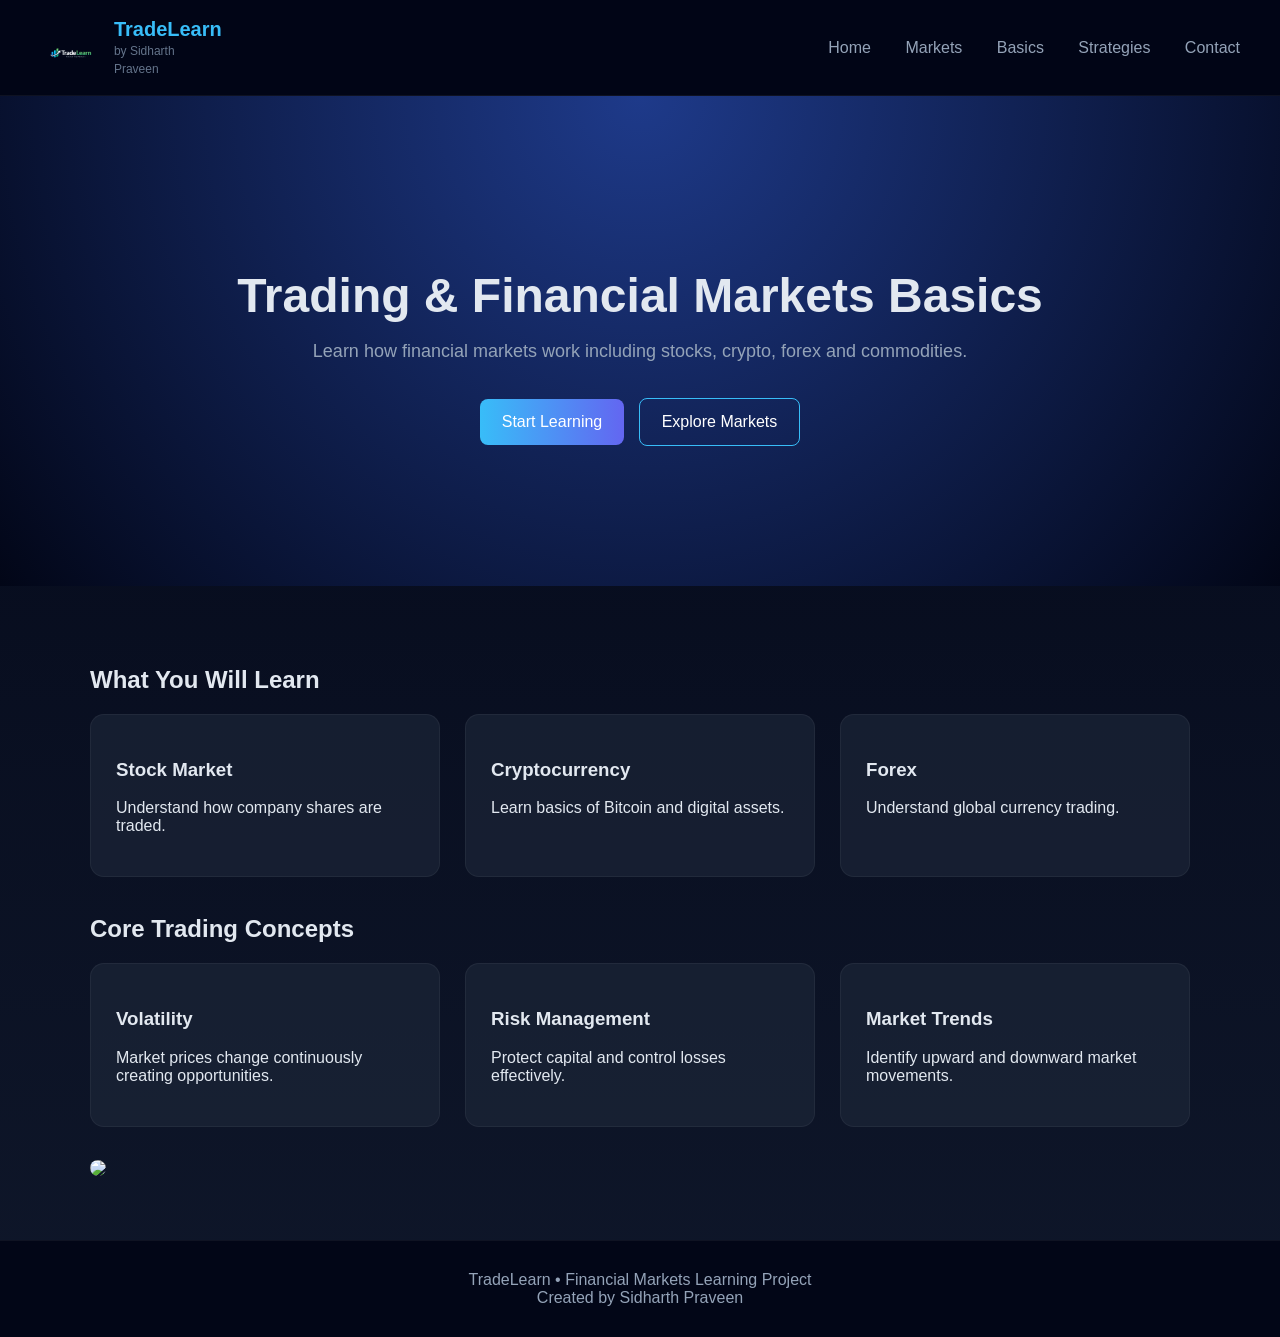
==== index.html @ 27eb8962 "Add files via upload" ====
<!DOCTYPE html>

<html>

<head>

<title>TradeLearn</title>

<link rel="stylesheet" href="style.css">

</head>

<body>

<nav class="nav">

<div class="logo">

<img src="logo.png">

<div>
<span>TradeLearn</span>
<br>
<small style="color:#64748b;font-size:12px;">
by Sidharth Praveen
</small>
</div>

</div>

<div class="menu">

<a href="index.html">Home</a>
<a href="markets.html">Markets</a>
<a href="basics.html">Basics</a>
<a href="strategies.html">Strategies</a>
<a href="contact.html">Contact</a>

</div>

</nav>

<header>

<div class="hero">

<h1>

Trading & Financial Markets Basics

</h1>

<p>

Learn how financial markets work including stocks, crypto, forex and commodities.

</p>

<br>

<button onclick="location.href='basics.html'">

Start Learning

</button>

<button onclick="location.href='markets.html'" style="margin-left:10px;background:transparent;border:1px solid #38bdf8">

Explore Markets

</button>

</div>

</header>

<div class="container">

<h2 class="fade">

What You Will Learn

</h2>

<div class="cards">

<div class="card fade">

<h3>Stock Market</h3>

<p>

Understand how company shares are traded.

</p>

</div>

<div class="card fade">

<h3>Cryptocurrency</h3>

<p>

Learn basics of Bitcoin and digital assets.

</p>

</div>

<div class="card fade">

<h3>Forex</h3>

<p>

Understand global currency trading.

</p>

</div>

</div>

<br>

<h2 class="fade">

Core Trading Concepts

</h2>

<div class="cards">

<div class="card fade">

<h3>Volatility</h3>

<p>

Market prices change continuously creating opportunities.

</p>

</div>

<div class="card fade">

<h3>Risk Management</h3>

<p>

Protect capital and control losses effectively.

</p>

</div>

<div class="card fade">

<h3>Market Trends</h3>

<p>

Identify upward and downward market movements.

</p>

</div>

</div>

<br>

<img class="fade" src="https://images.unsplash.com/photo-1640340434855-6084b1f4901c">

</div>

<footer>

TradeLearn • Financial Markets Learning Project

<br>

Created by Sidharth Praveen

</footer>

<script src="script.js"></script>

</body>

</html>
---- style.css ----
/* PREMIUM FINTECH STYLE */

body{
margin:0;
font-family:Segoe UI, sans-serif;
background:linear-gradient(180deg,#020617,#0f172a);
color:#e2e8f0;
}

/* NAVBAR */

.nav{
display:flex;
justify-content:space-between;
align-items:center;
padding:18px 40px;
background:rgba(2,6,23,0.9);
position:sticky;
top:0;
z-index:1000;
border-bottom:1px solid rgba(255,255,255,0.05);
}

.logo{
display:flex;
align-items:center;
gap:10px;
}

.logo img{
height:42px;
}

.logo span{
font-size:20px;
font-weight:600;
color:#38bdf8;
}

.menu a{
margin-left:30px;
text-decoration:none;
color:#94a3b8;
font-weight:500;
transition:0.3s;
position:relative;
}

.menu a:hover{
color:#38bdf8;
}

.menu a::after{
content:"";
position:absolute;
width:0;
height:2px;
bottom:-5px;
left:0;
background:#38bdf8;
transition:.3s;
}

.menu a:hover::after{
width:100%;
}

/* HERO */

header{
padding:140px 20px;
text-align:center;
background:radial-gradient(circle at top,#1e3a8a,#020617);
}

.hero h1{
font-size:48px;
margin-bottom:15px;
}

.hero p{
color:#94a3b8;
font-size:18px;
}

/* BUTTON */

button{
background:linear-gradient(90deg,#38bdf8,#6366f1);
border:none;
padding:14px 22px;
border-radius:8px;
color:white;
font-size:16px;
cursor:pointer;
transition:0.2s;
}

button:hover{
transform:translateY(-2px);
box-shadow:0 8px 20px rgba(56,189,248,0.4);
}

button:active{
transform:scale(.95);
}

/* CONTENT */

.container{
max-width:1100px;
margin:auto;
padding:60px 20px;
}

.cards{
display:grid;
grid-template-columns:repeat(auto-fit,minmax(260px,1fr));
gap:25px;
}

.card{
background:rgba(30,41,59,.6);
padding:25px;
border-radius:14px;
border:1px solid rgba(255,255,255,.05);
transition:.3s;
}

.card:hover{
transform:translateY(-7px);
border:1px solid rgba(56,189,248,.5);
box-shadow:0 10px 25px rgba(0,0,0,.4);
}

img{
width:100%;
border-radius:10px;
margin-top:15px;
}

/* CONTACT */

input,textarea{
width:100%;
padding:12px;
margin-bottom:15px;
border-radius:8px;
border:1px solid rgba(255,255,255,.08);
background:#020617;
color:white;
}

/* FOOTER */

footer{
text-align:center;
padding:30px;
background:#020617;
border-top:1px solid rgba(255,255,255,.05);
color:#94a3b8;
}

/* ANIMATION */

.fade{
opacity:0;
transform:translateY(30px);
transition:.6s;
}

.fade.show{
opacity:1;
transform:translateY(0);
}
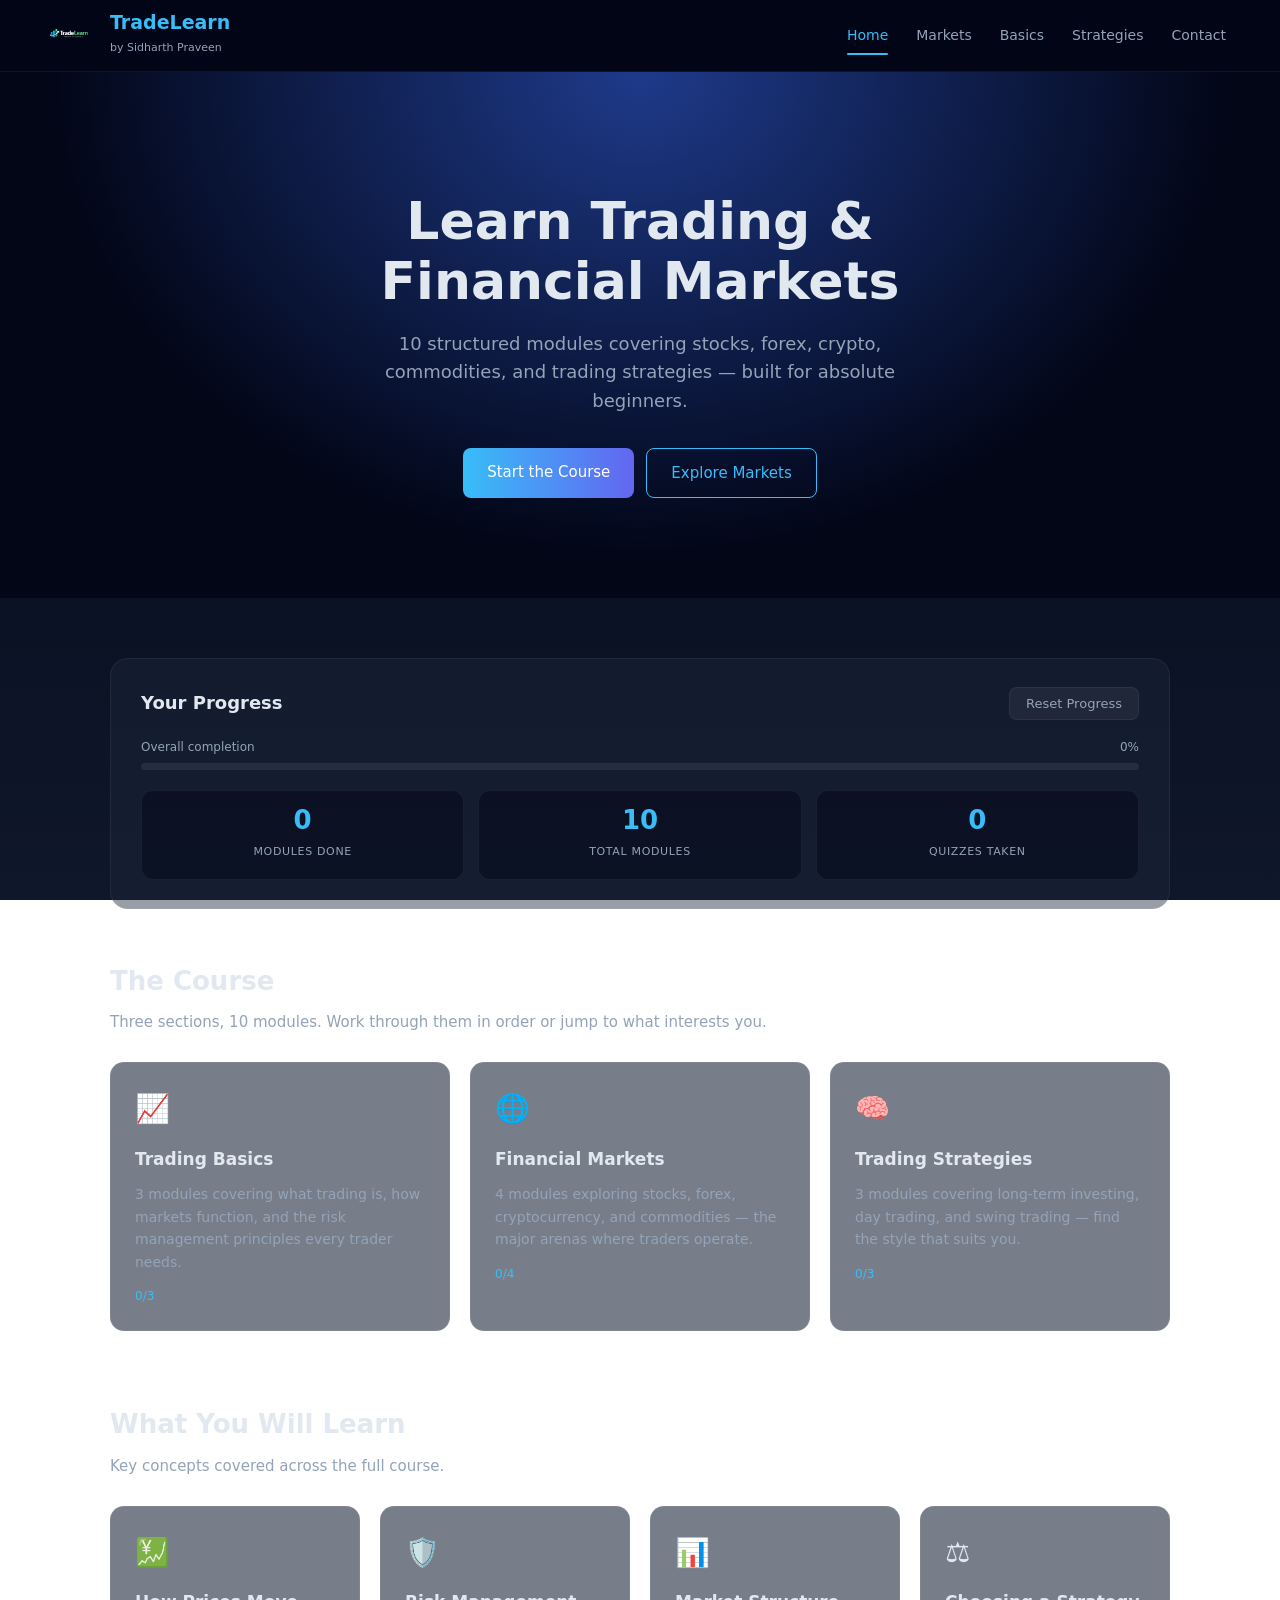
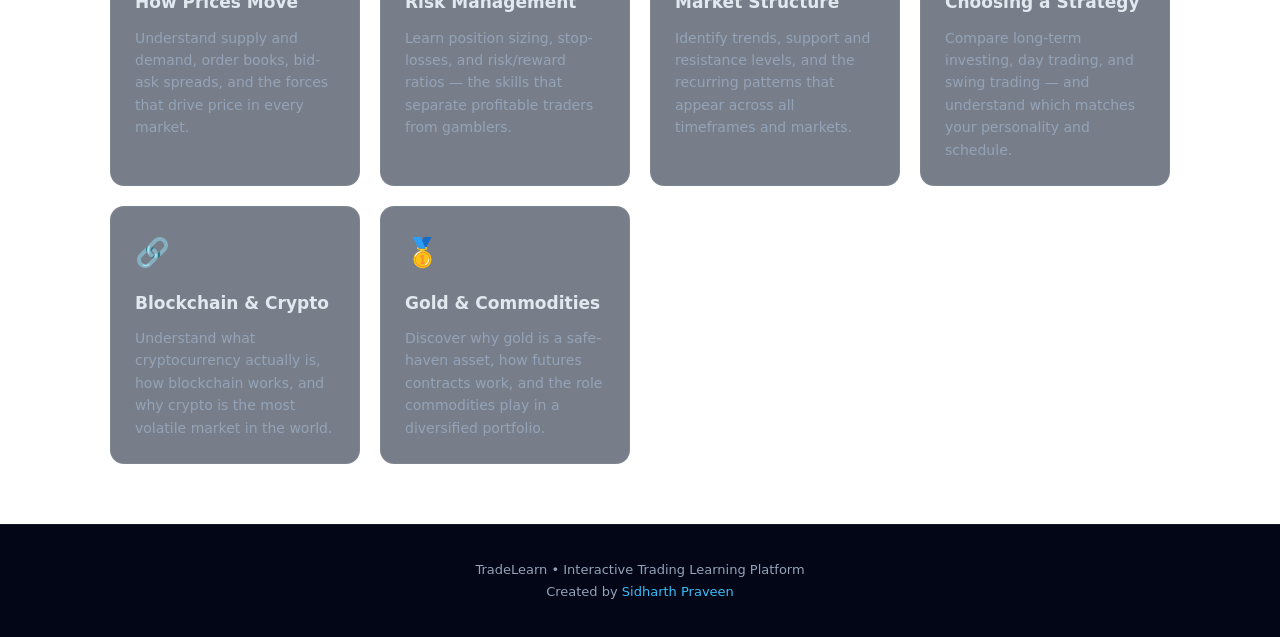
==== commit ba9df6a5: "Rebuild as interactive learning platform with modules, quizzes, and progress tracking" ====
--- a/index.html
+++ b/index.html
@@ -1,193 +1,195 @@
-<!DOCTYPE html>
-
-<html>
-
-<head>
-
-<title>TradeLearn</title>
-
-<link rel="stylesheet" href="style.css">
-
-</head>
-
-<body>
-
-<nav class="nav">
-
-<div class="logo">
-
-<img src="logo.png">
-
-<div>
-<span>TradeLearn</span>
-<br>
-<small style="color:#64748b;font-size:12px;">
-by Sidharth Praveen
-</small>
-</div>
-
-</div>
-
-<div class="menu">
-
-<a href="index.html">Home</a>
-<a href="markets.html">Markets</a>
-<a href="basics.html">Basics</a>
-<a href="strategies.html">Strategies</a>
-<a href="contact.html">Contact</a>
-
-</div>
-
-</nav>
-
-<header>
-
-<div class="hero">
-
-<h1>
-
-Trading & Financial Markets Basics
-
-</h1>
-
-<p>
-
-Learn how financial markets work including stocks, crypto, forex and commodities.
-
-</p>
-
-<br>
-
-<button onclick="location.href='basics.html'">
-
-Start Learning
-
-</button>
-
-<button onclick="location.href='markets.html'" style="margin-left:10px;background:transparent;border:1px solid #38bdf8">
-
-Explore Markets
-
-</button>
-
-</div>
-
-</header>
-
-<div class="container">
-
-<h2 class="fade">
-
-What You Will Learn
-
-</h2>
-
-<div class="cards">
-
-<div class="card fade">
-
-<h3>Stock Market</h3>
-
-<p>
-
-Understand how company shares are traded.
-
-</p>
-
-</div>
-
-<div class="card fade">
-
-<h3>Cryptocurrency</h3>
-
-<p>
-
-Learn basics of Bitcoin and digital assets.
-
-</p>
-
-</div>
-
-<div class="card fade">
-
-<h3>Forex</h3>
-
-<p>
-
-Understand global currency trading.
-
-</p>
-
-</div>
-
-</div>
-
-<br>
-
-<h2 class="fade">
-
-Core Trading Concepts
-
-</h2>
-
-<div class="cards">
-
-<div class="card fade">
-
-<h3>Volatility</h3>
-
-<p>
-
-Market prices change continuously creating opportunities.
-
-</p>
-
-</div>
-
-<div class="card fade">
-
-<h3>Risk Management</h3>
-
-<p>
-
-Protect capital and control losses effectively.
-
-</p>
-
-</div>
-
-<div class="card fade">
-
-<h3>Market Trends</h3>
-
-<p>
-
-Identify upward and downward market movements.
-
-</p>
-
-</div>
-
-</div>
-
-<br>
-
-<img class="fade" src="https://images.unsplash.com/photo-1640340434855-6084b1f4901c">
-
-</div>
-
-<footer>
-
-TradeLearn • Financial Markets Learning Project
-
-<br>
-
-Created by Sidharth Praveen
-
-</footer>
-
-<script src="script.js"></script>
-
-</body>
-
-</html>+<!DOCTYPE html>
+<html lang="en">
+<head>
+  <!-- Google tag (gtag.js) -->
+  <script async src="https://www.googletagmanager.com/gtag/js?id=G-E32NQWVJEC"></script>
+  <script>
+    window.dataLayer = window.dataLayer || [];
+    function gtag(){dataLayer.push(arguments);}
+    gtag('js', new Date());
+    gtag('config', 'G-E32NQWVJEC');
+  </script>
+
+  <meta charset="UTF-8">
+  <meta name="viewport" content="width=device-width, initial-scale=1.0">
+  <meta name="description" content="TradeLearn — an interactive platform for learning trading and financial markets. Structured modules, quizzes, and progress tracking for beginner traders.">
+  <meta property="og:title" content="TradeLearn — Learn Trading & Financial Markets">
+  <meta property="og:description" content="Interactive trading education with structured modules, quizzes, and progress tracking. Covers stocks, forex, crypto, commodities, and strategies.">
+  <meta property="og:type" content="website">
+  <meta property="og:url" content="https://sidharthp6.github.io/tradelearn/">
+
+  <title>TradeLearn — Learn Trading &amp; Financial Markets</title>
+  <link rel="icon" href="logo.png">
+  <link rel="stylesheet" href="style.css">
+</head>
+<body>
+
+<!-- NAV -->
+<nav class="nav">
+  <a href="index.html" class="logo">
+    <img src="logo.png" alt="TradeLearn logo">
+    <div class="logo-text">
+      <span>TradeLearn</span>
+      <small>by Sidharth Praveen</small>
+    </div>
+  </a>
+
+  <div class="menu">
+    <a href="index.html">Home</a>
+    <a href="markets.html">Markets</a>
+    <a href="basics.html">Basics</a>
+    <a href="strategies.html">Strategies</a>
+    <a href="contact.html">Contact</a>
+  </div>
+
+  <button class="hamburger" id="hamburger" aria-label="Open menu">
+    <span></span><span></span><span></span>
+  </button>
+</nav>
+
+<nav class="mobile-menu" id="mobile-menu">
+  <a href="index.html">Home</a>
+  <a href="markets.html">Markets</a>
+  <a href="basics.html">Basics</a>
+  <a href="strategies.html">Strategies</a>
+  <a href="contact.html">Contact</a>
+</nav>
+
+<!-- HERO -->
+<header>
+  <div class="hero">
+    <h1>Learn Trading &amp;<br>Financial Markets</h1>
+    <p>10 structured modules covering stocks, forex, crypto, commodities, and trading strategies — built for absolute beginners.</p>
+    <div class="hero-btns">
+      <a class="btn" href="basics.html">Start the Course</a>
+      <a class="btn btn-outline" href="markets.html">Explore Markets</a>
+    </div>
+  </div>
+</header>
+
+<!-- MAIN CONTENT -->
+<div class="container">
+
+  <!-- PROGRESS DASHBOARD -->
+  <div class="dashboard-section fade">
+    <div class="dashboard-header">
+      <h2 class="dashboard-title">Your Progress</h2>
+      <button class="btn btn-ghost btn-sm" onclick="handleReset()">Reset Progress</button>
+    </div>
+
+    <div class="progress-label">
+      <span>Overall completion</span>
+      <span id="overall-pct">0%</span>
+    </div>
+    <div class="progress-bar">
+      <div class="progress-fill" id="overall-progress-fill"></div>
+    </div>
+
+    <div class="dashboard-stats">
+      <div class="stat-box">
+        <span class="stat-num" id="modules-completed">0</span>
+        <span class="stat-label">Modules Done</span>
+      </div>
+      <div class="stat-box">
+        <span class="stat-num" id="modules-total">10</span>
+        <span class="stat-label">Total Modules</span>
+      </div>
+      <div class="stat-box">
+        <span class="stat-num" id="quizzes-completed">0</span>
+        <span class="stat-label">Quizzes Taken</span>
+      </div>
+    </div>
+  </div>
+
+  <!-- COURSE SECTIONS -->
+  <h2 class="section-title fade">The Course</h2>
+  <p class="section-sub fade">Three sections, 10 modules. Work through them in order or jump to what interests you.</p>
+
+  <div class="cards">
+
+    <a class="card fade" href="basics.html" data-section-card="basics" style="text-decoration:none;color:inherit;">
+      <span class="card-icon">📈</span>
+      <h3>Trading Basics</h3>
+      <p>3 modules covering what trading is, how markets function, and the risk management principles every trader needs.</p>
+      <div style="margin-top:14px;font-size:12px;color:var(--accent);" class="section-done-count">0/3</div>
+    </a>
+
+    <a class="card fade" href="markets.html" data-section-card="markets" style="text-decoration:none;color:inherit;">
+      <span class="card-icon">🌐</span>
+      <h3>Financial Markets</h3>
+      <p>4 modules exploring stocks, forex, cryptocurrency, and commodities — the major arenas where traders operate.</p>
+      <div style="margin-top:14px;font-size:12px;color:var(--accent);" class="section-done-count">0/4</div>
+    </a>
+
+    <a class="card fade" href="strategies.html" data-section-card="strategies" style="text-decoration:none;color:inherit;">
+      <span class="card-icon">🧠</span>
+      <h3>Trading Strategies</h3>
+      <p>3 modules covering long-term investing, day trading, and swing trading — find the style that suits you.</p>
+      <div style="margin-top:14px;font-size:12px;color:var(--accent);" class="section-done-count">0/3</div>
+    </a>
+
+  </div>
+
+  <hr class="divider">
+
+  <!-- WHAT YOU'LL LEARN TEASERS -->
+  <h2 class="section-title fade">What You Will Learn</h2>
+  <p class="section-sub fade">Key concepts covered across the full course.</p>
+
+  <div class="cards">
+    <div class="card fade">
+      <span class="card-icon">💹</span>
+      <h3>How Prices Move</h3>
+      <p>Understand supply and demand, order books, bid-ask spreads, and the forces that drive price in every market.</p>
+    </div>
+    <div class="card fade">
+      <span class="card-icon">🛡️</span>
+      <h3>Risk Management</h3>
+      <p>Learn position sizing, stop-losses, and risk/reward ratios — the skills that separate profitable traders from gamblers.</p>
+    </div>
+    <div class="card fade">
+      <span class="card-icon">📊</span>
+      <h3>Market Structure</h3>
+      <p>Identify trends, support and resistance levels, and the recurring patterns that appear across all timeframes and markets.</p>
+    </div>
+    <div class="card fade">
+      <span class="card-icon">⚖️</span>
+      <h3>Choosing a Strategy</h3>
+      <p>Compare long-term investing, day trading, and swing trading — and understand which matches your personality and schedule.</p>
+    </div>
+    <div class="card fade">
+      <span class="card-icon">🔗</span>
+      <h3>Blockchain &amp; Crypto</h3>
+      <p>Understand what cryptocurrency actually is, how blockchain works, and why crypto is the most volatile market in the world.</p>
+    </div>
+    <div class="card fade">
+      <span class="card-icon">🥇</span>
+      <h3>Gold &amp; Commodities</h3>
+      <p>Discover why gold is a safe-haven asset, how futures contracts work, and the role commodities play in a diversified portfolio.</p>
+    </div>
+  </div>
+
+</div>
+
+<!-- FOOTER -->
+<footer>
+  TradeLearn &bull; Interactive Trading Learning Platform<br>
+  Created by <a href="contact.html">Sidharth Praveen</a>
+</footer>
+
+<script src="script.js"></script>
+<script src="js/progress.js"></script>
+<script>
+  function handleReset() {
+    if (confirm('Reset all progress? This cannot be undone.')) {
+      resetProgress();
+      location.reload();
+    }
+  }
+
+  document.addEventListener('DOMContentLoaded', () => {
+    renderHomepageDashboard();
+  });
+</script>
+</body>
+</html>
--- a/style.css
+++ b/style.css
@@ -1,175 +1,1180 @@
-/* PREMIUM FINTECH STYLE */
-
-body{
-margin:0;
-font-family:Segoe UI, sans-serif;
-background:linear-gradient(180deg,#020617,#0f172a);
-color:#e2e8f0;
-}
-
-/* NAVBAR */
-
-.nav{
-display:flex;
-justify-content:space-between;
-align-items:center;
-padding:18px 40px;
-background:rgba(2,6,23,0.9);
-position:sticky;
-top:0;
-z-index:1000;
-border-bottom:1px solid rgba(255,255,255,0.05);
-}
-
-.logo{
-display:flex;
-align-items:center;
-gap:10px;
-}
-
-.logo img{
-height:42px;
-}
-
-.logo span{
-font-size:20px;
-font-weight:600;
-color:#38bdf8;
-}
-
-.menu a{
-margin-left:30px;
-text-decoration:none;
-color:#94a3b8;
-font-weight:500;
-transition:0.3s;
-position:relative;
-}
-
-.menu a:hover{
-color:#38bdf8;
-}
-
-.menu a::after{
-content:"";
-position:absolute;
-width:0;
-height:2px;
-bottom:-5px;
-left:0;
-background:#38bdf8;
-transition:.3s;
-}
-
-.menu a:hover::after{
-width:100%;
-}
-
-/* HERO */
-
-header{
-padding:140px 20px;
-text-align:center;
-background:radial-gradient(circle at top,#1e3a8a,#020617);
-}
-
-.hero h1{
-font-size:48px;
-margin-bottom:15px;
-}
-
-.hero p{
-color:#94a3b8;
-font-size:18px;
-}
-
-/* BUTTON */
-
-button{
-background:linear-gradient(90deg,#38bdf8,#6366f1);
-border:none;
-padding:14px 22px;
-border-radius:8px;
-color:white;
-font-size:16px;
-cursor:pointer;
-transition:0.2s;
-}
-
-button:hover{
-transform:translateY(-2px);
-box-shadow:0 8px 20px rgba(56,189,248,0.4);
-}
-
-button:active{
-transform:scale(.95);
-}
-
-/* CONTENT */
-
-.container{
-max-width:1100px;
-margin:auto;
-padding:60px 20px;
-}
-
-.cards{
-display:grid;
-grid-template-columns:repeat(auto-fit,minmax(260px,1fr));
-gap:25px;
-}
-
-.card{
-background:rgba(30,41,59,.6);
-padding:25px;
-border-radius:14px;
-border:1px solid rgba(255,255,255,.05);
-transition:.3s;
-}
-
-.card:hover{
-transform:translateY(-7px);
-border:1px solid rgba(56,189,248,.5);
-box-shadow:0 10px 25px rgba(0,0,0,.4);
-}
-
-img{
-width:100%;
-border-radius:10px;
-margin-top:15px;
-}
-
-/* CONTACT */
-
-input,textarea{
-width:100%;
-padding:12px;
-margin-bottom:15px;
-border-radius:8px;
-border:1px solid rgba(255,255,255,.08);
-background:#020617;
-color:white;
-}
-
-/* FOOTER */
-
-footer{
-text-align:center;
-padding:30px;
-background:#020617;
-border-top:1px solid rgba(255,255,255,.05);
-color:#94a3b8;
-}
-
-/* ANIMATION */
-
-.fade{
-opacity:0;
-transform:translateY(30px);
-transition:.6s;
-}
-
-.fade.show{
-opacity:1;
-transform:translateY(0);
-}+/* ============================================================
+   TRADELEARN — DESIGN SYSTEM
+   Premium dark fintech aesthetic
+   ============================================================ */
+
+/* === VARIABLES === */
+:root {
+  --bg-deep:       #020617;
+  --bg-dark:       #0f172a;
+  --bg-card:       rgba(30, 41, 59, 0.6);
+  --bg-card-solid: #1e293b;
+  --border:        rgba(255, 255, 255, 0.06);
+  --border-accent: rgba(56, 189, 248, 0.4);
+  --text-primary:  #e2e8f0;
+  --text-muted:    #94a3b8;
+  --accent:        #38bdf8;
+  --accent-2:      #6366f1;
+  --success:       #22c55e;
+  --danger:        #ef4444;
+  --warning:       #f59e0b;
+  --nav-h:         72px;
+}
+
+/* === RESET === */
+*, *::before, *::after { box-sizing: border-box; }
+
+/* === BASE === */
+body {
+  margin: 0;
+  font-family: 'Segoe UI', system-ui, -apple-system, sans-serif;
+  background: linear-gradient(180deg, #020617, #0f172a);
+  background-attachment: fixed;
+  color: var(--text-primary);
+  line-height: 1.6;
+}
+
+/* ============================================================
+   NAVBAR
+   ============================================================ */
+.nav {
+  display: flex;
+  justify-content: space-between;
+  align-items: center;
+  padding: 0 40px;
+  height: var(--nav-h);
+  background: rgba(2, 6, 23, 0.95);
+  position: sticky;
+  top: 0;
+  z-index: 1000;
+  border-bottom: 1px solid var(--border);
+  backdrop-filter: blur(12px);
+}
+
+.logo {
+  display: flex;
+  align-items: center;
+  gap: 10px;
+  text-decoration: none;
+  flex-shrink: 0;
+}
+
+.logo img {
+  height: 40px;
+  width: auto;
+}
+
+.logo-text span {
+  display: block;
+  font-size: 19px;
+  font-weight: 700;
+  color: var(--accent);
+  line-height: 1.1;
+}
+
+.logo-text small {
+  color: var(--text-muted);
+  font-size: 11px;
+}
+
+.menu {
+  display: flex;
+  align-items: center;
+}
+
+.menu a {
+  padding: 6px 14px;
+  text-decoration: none;
+  color: var(--text-muted);
+  font-size: 14px;
+  font-weight: 500;
+  transition: color 0.25s;
+  position: relative;
+}
+
+.menu a::after {
+  content: '';
+  position: absolute;
+  bottom: -2px;
+  left: 14px;
+  right: 14px;
+  height: 2px;
+  background: var(--accent);
+  transform: scaleX(0);
+  transition: transform 0.25s;
+  border-radius: 2px;
+}
+
+.menu a:hover,
+.menu a.active { color: var(--accent); }
+
+.menu a:hover::after,
+.menu a.active::after { transform: scaleX(1); }
+
+/* Hamburger */
+.hamburger {
+  display: none;
+  flex-direction: column;
+  justify-content: center;
+  gap: 5px;
+  cursor: pointer;
+  padding: 6px;
+  background: none;
+  border: none;
+  box-shadow: none;
+  transform: none;
+}
+
+.hamburger:hover { transform: none; box-shadow: none; }
+.hamburger:active { transform: none; }
+
+.hamburger span {
+  display: block;
+  width: 22px;
+  height: 2px;
+  background: var(--text-primary);
+  border-radius: 2px;
+  transition: transform 0.3s, opacity 0.3s;
+}
+
+.hamburger.open span:nth-child(1) { transform: translateY(7px) rotate(45deg); }
+.hamburger.open span:nth-child(2) { opacity: 0; }
+.hamburger.open span:nth-child(3) { transform: translateY(-7px) rotate(-45deg); }
+
+/* Mobile dropdown — fixed so it always sits below the sticky nav */
+.mobile-menu {
+  display: none;
+  position: fixed;
+  top: var(--nav-h);
+  left: 0;
+  right: 0;
+  background: rgba(2, 6, 23, 0.98);
+  border-bottom: 1px solid var(--border);
+  z-index: 999;
+}
+
+.mobile-menu.open { display: block; }
+
+.mobile-menu a {
+  display: block;
+  padding: 13px 24px;
+  color: var(--text-muted);
+  text-decoration: none;
+  font-size: 15px;
+  border-bottom: 1px solid var(--border);
+  transition: color 0.2s, background 0.2s;
+}
+
+.mobile-menu a:hover,
+.mobile-menu a.active {
+  color: var(--accent);
+  background: rgba(56, 189, 248, 0.05);
+}
+
+/* ============================================================
+   HERO
+   ============================================================ */
+header {
+  padding: 120px 20px 100px;
+  text-align: center;
+  background: radial-gradient(ellipse at top, #1e3a8a 0%, #020617 65%);
+}
+
+.hero h1 {
+  font-size: clamp(30px, 5vw, 52px);
+  font-weight: 700;
+  margin: 0 0 18px;
+  line-height: 1.15;
+}
+
+.hero p {
+  color: var(--text-muted);
+  font-size: 18px;
+  max-width: 580px;
+  margin: 0 auto 32px;
+}
+
+.hero-btns {
+  display: flex;
+  gap: 12px;
+  justify-content: center;
+  flex-wrap: wrap;
+}
+
+/* Page header (non-hero inner pages) */
+.page-header {
+  padding: 56px 20px 48px;
+  text-align: center;
+  background: radial-gradient(ellipse at top, #1e3a8a 0%, #020617 60%);
+  border-bottom: 1px solid var(--border);
+}
+
+.page-header h1 {
+  font-size: clamp(26px, 4vw, 40px);
+  margin: 0 0 10px;
+}
+
+.page-header p {
+  color: var(--text-muted);
+  font-size: 16px;
+  margin: 0;
+  max-width: 560px;
+  margin-left: auto;
+  margin-right: auto;
+}
+
+/* ============================================================
+   BUTTONS
+   ============================================================ */
+button, .btn {
+  display: inline-block;
+  background: linear-gradient(90deg, var(--accent), var(--accent-2));
+  border: none;
+  padding: 12px 24px;
+  border-radius: 8px;
+  color: #fff;
+  font-size: 15px;
+  font-weight: 500;
+  font-family: inherit;
+  cursor: pointer;
+  transition: transform 0.2s, box-shadow 0.2s;
+  text-decoration: none;
+  white-space: nowrap;
+}
+
+button:hover, .btn:hover {
+  transform: translateY(-2px);
+  box-shadow: 0 8px 22px rgba(56, 189, 248, 0.35);
+}
+
+button:active, .btn:active { transform: scale(0.97); }
+
+.btn-outline {
+  background: transparent;
+  border: 1.5px solid var(--accent);
+  color: var(--accent);
+}
+
+.btn-outline:hover {
+  background: rgba(56, 189, 248, 0.08);
+  box-shadow: 0 4px 15px rgba(56, 189, 248, 0.2);
+}
+
+.btn-ghost {
+  background: rgba(255, 255, 255, 0.05);
+  border: 1px solid var(--border);
+  color: var(--text-muted);
+}
+
+.btn-ghost:hover {
+  background: rgba(255, 255, 255, 0.1);
+  color: var(--text-primary);
+  box-shadow: none;
+}
+
+.btn-success {
+  background: linear-gradient(90deg, var(--success), #16a34a);
+}
+
+.btn-success:hover {
+  box-shadow: 0 6px 20px rgba(34, 197, 94, 0.35);
+}
+
+.btn-sm {
+  padding: 8px 16px;
+  font-size: 13px;
+}
+
+/* ============================================================
+   LAYOUT CONTAINER
+   ============================================================ */
+.container {
+  max-width: 1100px;
+  margin: 0 auto;
+  padding: 60px 20px;
+}
+
+.section-title {
+  font-size: 26px;
+  font-weight: 700;
+  margin: 0 0 8px;
+}
+
+.section-sub {
+  color: var(--text-muted);
+  font-size: 15px;
+  margin: 0 0 28px;
+}
+
+/* ============================================================
+   CARDS (homepage teasers)
+   ============================================================ */
+.cards {
+  display: grid;
+  grid-template-columns: repeat(auto-fit, minmax(250px, 1fr));
+  gap: 20px;
+}
+
+.card {
+  background: var(--bg-card);
+  padding: 24px;
+  border-radius: 14px;
+  border: 1px solid var(--border);
+  transition: transform 0.3s, border-color 0.3s, box-shadow 0.3s;
+  position: relative;
+}
+
+.card:hover {
+  transform: translateY(-6px);
+  border-color: var(--border-accent);
+  box-shadow: 0 10px 30px rgba(0, 0, 0, 0.4);
+}
+
+.card h3 { font-size: 17px; margin: 0 0 10px; }
+.card p  { color: var(--text-muted); font-size: 14px; margin: 0; }
+
+.card-icon {
+  font-size: 28px;
+  margin-bottom: 14px;
+  display: block;
+}
+
+/* ============================================================
+   MODULE CARDS (section overview pages)
+   ============================================================ */
+.module-list {
+  display: flex;
+  flex-direction: column;
+  gap: 14px;
+}
+
+.module-card {
+  display: flex;
+  align-items: flex-start;
+  gap: 16px;
+  padding: 20px 22px;
+  background: var(--bg-card);
+  border: 1px solid var(--border);
+  border-radius: 14px;
+  text-decoration: none;
+  color: inherit;
+  transition: transform 0.2s, border-color 0.2s, box-shadow 0.2s;
+  position: relative;
+}
+
+.module-card:hover {
+  transform: translateX(5px);
+  border-color: var(--border-accent);
+  box-shadow: 0 6px 24px rgba(0, 0, 0, 0.35);
+}
+
+.module-card.completed {
+  border-color: rgba(34, 197, 94, 0.3);
+  background: rgba(34, 197, 94, 0.04);
+}
+
+.module-num {
+  width: 38px;
+  height: 38px;
+  border-radius: 10px;
+  background: linear-gradient(135deg, var(--accent), var(--accent-2));
+  display: flex;
+  align-items: center;
+  justify-content: center;
+  font-weight: 700;
+  font-size: 14px;
+  color: #fff;
+  flex-shrink: 0;
+}
+
+.module-card.completed .module-num {
+  background: linear-gradient(135deg, var(--success), #16a34a);
+}
+
+.module-card-body { flex: 1; min-width: 0; }
+
+.module-card-title {
+  font-size: 16px;
+  font-weight: 600;
+  margin: 0 0 5px;
+}
+
+.module-card-desc {
+  color: var(--text-muted);
+  font-size: 13px;
+  margin: 0;
+  line-height: 1.5;
+}
+
+.module-check {
+  width: 22px;
+  height: 22px;
+  border-radius: 50%;
+  background: var(--success);
+  display: flex;
+  align-items: center;
+  justify-content: center;
+  font-size: 11px;
+  font-weight: 700;
+  color: #fff;
+  flex-shrink: 0;
+  opacity: 0;
+  transition: opacity 0.3s;
+}
+
+.module-card.completed .module-check { opacity: 1; }
+
+/* ============================================================
+   PROGRESS BARS
+   ============================================================ */
+.progress-wrap { margin: 8px 0 4px; }
+
+.progress-label {
+  display: flex;
+  justify-content: space-between;
+  font-size: 12px;
+  color: var(--text-muted);
+  margin-bottom: 6px;
+}
+
+.progress-bar {
+  height: 7px;
+  background: rgba(255, 255, 255, 0.07);
+  border-radius: 99px;
+  overflow: hidden;
+}
+
+.progress-fill {
+  height: 100%;
+  background: linear-gradient(90deg, var(--accent), var(--accent-2));
+  border-radius: 99px;
+  width: 0%;
+  transition: width 0.9s ease;
+}
+
+/* ============================================================
+   HOMEPAGE DASHBOARD
+   ============================================================ */
+.dashboard-section {
+  background: rgba(30, 41, 59, 0.45);
+  border: 1px solid var(--border);
+  border-radius: 18px;
+  padding: 28px 30px;
+  margin-bottom: 52px;
+}
+
+.dashboard-header {
+  display: flex;
+  justify-content: space-between;
+  align-items: center;
+  flex-wrap: wrap;
+  gap: 12px;
+  margin-bottom: 18px;
+}
+
+.dashboard-title {
+  font-size: 18px;
+  font-weight: 700;
+  margin: 0;
+}
+
+.dashboard-stats {
+  display: grid;
+  grid-template-columns: repeat(3, 1fr);
+  gap: 14px;
+  margin-top: 20px;
+}
+
+.stat-box {
+  background: rgba(2, 6, 23, 0.5);
+  border: 1px solid var(--border);
+  border-radius: 12px;
+  padding: 16px;
+  text-align: center;
+}
+
+.stat-num {
+  font-size: 26px;
+  font-weight: 700;
+  color: var(--accent);
+  display: block;
+  line-height: 1;
+  margin-bottom: 4px;
+}
+
+.stat-label {
+  font-size: 11px;
+  color: var(--text-muted);
+  text-transform: uppercase;
+  letter-spacing: 0.06em;
+}
+
+/* ============================================================
+   SECTION OVERVIEW (basics.html etc.)
+   ============================================================ */
+.section-overview {
+  max-width: 760px;
+  margin: 0 auto;
+  padding: 52px 20px 70px;
+}
+
+.section-progress-card {
+  background: var(--bg-card);
+  border: 1px solid var(--border);
+  border-radius: 14px;
+  padding: 20px 24px;
+  margin-bottom: 28px;
+}
+
+/* ============================================================
+   CSS BANNERS (replaces Unsplash hotlinks)
+   ============================================================ */
+.section-banner {
+  height: 150px;
+  border-radius: 14px;
+  margin-bottom: 36px;
+  display: flex;
+  align-items: center;
+  justify-content: center;
+  font-size: 52px;
+  position: relative;
+  overflow: hidden;
+}
+
+.banner-basics    { background: linear-gradient(135deg, #0c1e4a 0%, #1e3a8a 55%, #2563eb 100%); }
+.banner-markets   { background: linear-gradient(135deg, #062436 0%, #0c4a6e 55%, #0284c7 100%); }
+.banner-strategies{ background: linear-gradient(135deg, #1a0633 0%, #4c1d95 55%, #7c3aed 100%); }
+.banner-stocks    { background: linear-gradient(135deg, #0a1628 0%, #1e3a8a 55%, #3b82f6 100%); }
+.banner-forex     { background: linear-gradient(135deg, #042f1e 0%, #065f46 55%, #059669 100%); }
+.banner-crypto    { background: linear-gradient(135deg, #3b0404 0%, #7f1d1d 55%, #b91c1c 100%); }
+.banner-commodities{ background: linear-gradient(135deg, #2d1a00 0%, #78350f 55%, #b45309 100%); }
+
+/* ============================================================
+   PAGE LAYOUT — sidebar + content (module pages)
+   ============================================================ */
+.page-layout {
+  display: grid;
+  grid-template-columns: 256px 1fr;
+  max-width: 1280px;
+  margin: 0 auto;
+  min-height: calc(100vh - var(--nav-h));
+}
+
+/* ============================================================
+   SIDEBAR
+   ============================================================ */
+.sidebar {
+  background: rgba(2, 6, 23, 0.75);
+  border-right: 1px solid var(--border);
+  padding: 22px 0 40px;
+  position: sticky;
+  top: var(--nav-h);
+  height: calc(100vh - var(--nav-h));
+  overflow-y: auto;
+  scrollbar-width: thin;
+  scrollbar-color: rgba(255,255,255,0.06) transparent;
+}
+
+.sidebar::-webkit-scrollbar { width: 4px; }
+.sidebar::-webkit-scrollbar-thumb {
+  background: rgba(255,255,255,0.08);
+  border-radius: 4px;
+}
+
+.sidebar-section { margin-bottom: 4px; }
+
+.sidebar-section-label {
+  font-size: 10px;
+  font-weight: 700;
+  text-transform: uppercase;
+  letter-spacing: 0.12em;
+  color: var(--text-muted);
+  padding: 12px 18px 5px;
+  display: block;
+}
+
+.sidebar-link {
+  display: flex;
+  align-items: center;
+  gap: 10px;
+  padding: 8px 18px;
+  text-decoration: none;
+  color: var(--text-muted);
+  font-size: 13px;
+  line-height: 1.4;
+  transition: color 0.2s, background 0.2s, border-color 0.2s;
+  border-left: 2px solid transparent;
+}
+
+.sidebar-link:hover {
+  color: var(--text-primary);
+  background: rgba(255,255,255,0.03);
+}
+
+.sidebar-link.active {
+  color: var(--accent);
+  background: rgba(56, 189, 248, 0.07);
+  border-left-color: var(--accent);
+}
+
+.mod-status {
+  width: 16px;
+  height: 16px;
+  border-radius: 50%;
+  border: 1.5px solid rgba(255,255,255,0.15);
+  display: flex;
+  align-items: center;
+  justify-content: center;
+  flex-shrink: 0;
+  font-size: 9px;
+  color: transparent;
+  transition: all 0.3s;
+}
+
+.mod-status.done {
+  background: var(--success);
+  border-color: var(--success);
+  color: #fff;
+}
+
+/* Sidebar FAB (mobile) */
+.sidebar-toggle {
+  display: none;
+  position: fixed;
+  bottom: 22px;
+  right: 22px;
+  z-index: 600;
+  width: 48px;
+  height: 48px;
+  border-radius: 50%;
+  padding: 0;
+  font-size: 19px;
+  align-items: center;
+  justify-content: center;
+  box-shadow: 0 4px 22px rgba(56, 189, 248, 0.45);
+}
+
+.sidebar-overlay {
+  display: none;
+  position: fixed;
+  inset: 0;
+  background: rgba(0,0,0,0.55);
+  z-index: 590;
+}
+
+/* ============================================================
+   MODULE CONTENT AREA
+   ============================================================ */
+.module-content {
+  padding: 42px 52px 70px;
+  max-width: 800px;
+}
+
+.module-meta {
+  font-size: 12px;
+  font-weight: 600;
+  text-transform: uppercase;
+  letter-spacing: 0.1em;
+  color: var(--text-muted);
+  margin-bottom: 10px;
+}
+
+.module-meta .accent { color: var(--accent); }
+
+.module-title {
+  font-size: clamp(24px, 4vw, 36px);
+  font-weight: 700;
+  line-height: 1.2;
+  margin: 0 0 14px;
+}
+
+.module-intro {
+  font-size: 16px;
+  color: var(--text-muted);
+  line-height: 1.75;
+  margin: 0 0 36px;
+  padding-bottom: 30px;
+  border-bottom: 1px solid var(--border);
+}
+
+.content-section { margin-bottom: 34px; }
+
+.content-section h2 {
+  font-size: 20px;
+  font-weight: 700;
+  color: var(--accent);
+  margin: 0 0 12px;
+}
+
+.content-section h3 {
+  font-size: 17px;
+  font-weight: 600;
+  margin: 22px 0 8px;
+}
+
+.content-section p {
+  color: #cbd5e1;
+  line-height: 1.8;
+  margin: 0 0 14px;
+}
+
+.content-section ul {
+  color: #cbd5e1;
+  line-height: 1.8;
+  padding-left: 20px;
+  margin: 0 0 14px;
+}
+
+.content-section li { margin-bottom: 6px; }
+
+/* ============================================================
+   CALLOUT BOXES
+   ============================================================ */
+.key-term, .example-box, .tip-box {
+  border-radius: 0 10px 10px 0;
+  padding: 13px 18px;
+  margin: 18px 0;
+}
+
+.key-term {
+  background: rgba(56, 189, 248, 0.07);
+  border: 1px solid rgba(56, 189, 248, 0.18);
+  border-left: 3px solid var(--accent);
+}
+
+.key-term strong { color: var(--accent); }
+
+.example-box {
+  background: rgba(99, 102, 241, 0.07);
+  border: 1px solid rgba(99, 102, 241, 0.18);
+  border-left: 3px solid var(--accent-2);
+}
+
+.example-box strong { color: #a5b4fc; }
+
+.tip-box {
+  background: rgba(245, 158, 11, 0.07);
+  border: 1px solid rgba(245, 158, 11, 0.18);
+  border-left: 3px solid var(--warning);
+}
+
+.tip-box strong { color: var(--warning); }
+
+.key-term strong,
+.example-box strong,
+.tip-box strong {
+  display: block;
+  font-size: 11px;
+  text-transform: uppercase;
+  letter-spacing: 0.09em;
+  margin-bottom: 5px;
+}
+
+.key-term p,
+.example-box p,
+.tip-box p {
+  margin: 0;
+  font-size: 14px;
+  color: var(--text-primary);
+  line-height: 1.65;
+}
+
+/* ============================================================
+   QUIZ
+   ============================================================ */
+.quiz-wrap {
+  background: rgba(15, 23, 42, 0.75);
+  border: 1px solid var(--border);
+  border-radius: 16px;
+  padding: 34px 36px;
+  margin-top: 52px;
+}
+
+.quiz-title {
+  font-size: 22px;
+  font-weight: 700;
+  margin: 0 0 4px;
+}
+
+.quiz-sub {
+  color: var(--text-muted);
+  font-size: 13px;
+  margin: 0 0 28px;
+}
+
+.quiz-questions { display: flex; flex-direction: column; gap: 0; }
+
+.quiz-question {
+  padding: 22px 0;
+  border-bottom: 1px solid var(--border);
+}
+
+.quiz-question:last-of-type { border-bottom: none; }
+
+.q-text {
+  font-size: 15px;
+  font-weight: 500;
+  margin: 0 0 14px;
+  line-height: 1.55;
+}
+
+.q-num {
+  display: inline-flex;
+  align-items: center;
+  justify-content: center;
+  width: 24px;
+  height: 24px;
+  background: linear-gradient(135deg, var(--accent), var(--accent-2));
+  border-radius: 6px;
+  font-size: 11px;
+  font-weight: 700;
+  color: #fff;
+  margin-right: 8px;
+  vertical-align: middle;
+  flex-shrink: 0;
+}
+
+.q-options {
+  display: flex;
+  flex-direction: column;
+  gap: 9px;
+}
+
+/* Quiz option buttons — override global button styles */
+.q-opt {
+  background: rgba(30, 41, 59, 0.55) !important;
+  border: 1px solid rgba(255,255,255,0.08) !important;
+  box-shadow: none !important;
+  border-radius: 10px !important;
+  padding: 11px 16px !important;
+  text-align: left !important;
+  color: var(--text-muted) !important;
+  font-size: 14px !important;
+  cursor: pointer !important;
+  transition: background 0.2s, border-color 0.2s, color 0.2s !important;
+  width: 100% !important;
+  transform: none !important;
+}
+
+.q-opt:hover:not(:disabled) {
+  background: rgba(56, 189, 248, 0.08) !important;
+  border-color: rgba(56, 189, 248, 0.35) !important;
+  color: var(--text-primary) !important;
+  transform: none !important;
+  box-shadow: none !important;
+}
+
+.q-opt.correct {
+  background: rgba(34, 197, 94, 0.13) !important;
+  border-color: rgba(34, 197, 94, 0.5) !important;
+  color: #4ade80 !important;
+}
+
+.q-opt.incorrect {
+  background: rgba(239, 68, 68, 0.13) !important;
+  border-color: rgba(239, 68, 68, 0.5) !important;
+  color: #f87171 !important;
+}
+
+.q-opt:disabled { cursor: default !important; }
+
+.q-feedback {
+  margin-top: 10px;
+  padding: 10px 14px;
+  background: rgba(255,255,255,0.03);
+  border-radius: 8px;
+  font-size: 13px;
+  color: #cbd5e1;
+  line-height: 1.55;
+}
+
+.fb-correct { color: var(--success); font-weight: 600; margin-right: 5px; }
+.fb-incorrect { color: var(--danger);  font-weight: 600; margin-right: 5px; }
+
+/* Quiz score */
+.quiz-score {
+  text-align: center;
+  padding: 28px 20px;
+  background: rgba(30, 41, 59, 0.5);
+  border-radius: 14px;
+  margin-top: 22px;
+}
+
+.score-circle {
+  width: 88px;
+  height: 88px;
+  border-radius: 50%;
+  display: flex;
+  align-items: center;
+  justify-content: center;
+  font-size: 20px;
+  font-weight: 700;
+  margin: 0 auto 14px;
+  border: 3px solid;
+}
+
+.score-great { border-color: var(--success); background: rgba(34,197,94,0.1);  color: #4ade80; }
+.score-ok    { border-color: var(--warning); background: rgba(245,158,11,0.1); color: #fbbf24; }
+.score-low   { border-color: var(--danger);  background: rgba(239,68,68,0.1);  color: #f87171; }
+
+#score-msg {
+  color: var(--text-muted);
+  font-size: 15px;
+  margin: 0 0 20px;
+}
+
+/* ============================================================
+   MODULE NAVIGATION (Prev / Next)
+   ============================================================ */
+.module-nav {
+  display: flex;
+  justify-content: space-between;
+  align-items: stretch;
+  gap: 14px;
+  margin-top: 52px;
+  padding-top: 28px;
+  border-top: 1px solid var(--border);
+}
+
+.nav-btn {
+  display: flex;
+  flex-direction: column;
+  justify-content: center;
+  padding: 14px 20px;
+  border-radius: 12px;
+  text-decoration: none;
+  font-size: 14px;
+  font-weight: 500;
+  transition: transform 0.2s, box-shadow 0.2s, background 0.2s;
+  min-width: 140px;
+}
+
+.nav-btn-label {
+  font-size: 10px;
+  text-transform: uppercase;
+  letter-spacing: 0.08em;
+  font-weight: 600;
+  opacity: 0.55;
+  margin-bottom: 3px;
+}
+
+.nav-prev {
+  background: rgba(255,255,255,0.04);
+  border: 1px solid var(--border);
+  color: var(--text-muted);
+}
+
+.nav-prev:hover {
+  background: rgba(255,255,255,0.08);
+  color: var(--text-primary);
+  transform: translateX(-3px);
+}
+
+.nav-next {
+  background: linear-gradient(90deg, var(--accent), var(--accent-2));
+  color: #fff;
+  text-align: right;
+  margin-left: auto;
+}
+
+.nav-next:hover {
+  box-shadow: 0 6px 20px rgba(56, 189, 248, 0.35);
+  transform: translateX(3px);
+}
+
+/* ============================================================
+   CONTACT PAGE
+   ============================================================ */
+.contact-layout {
+  display: grid;
+  grid-template-columns: 1fr 1.6fr;
+  gap: 44px;
+  max-width: 860px;
+  margin: 0 auto;
+  padding: 52px 20px 70px;
+}
+
+.contact-info h3 {
+  font-size: 19px;
+  font-weight: 700;
+  margin: 0 0 20px;
+}
+
+.contact-item {
+  display: flex;
+  align-items: center;
+  gap: 14px;
+  padding: 13px 0;
+  border-bottom: 1px solid var(--border);
+  color: var(--text-muted);
+  font-size: 14px;
+}
+
+.contact-item:last-child { border-bottom: none; }
+
+.contact-icon {
+  width: 36px;
+  height: 36px;
+  background: rgba(56, 189, 248, 0.1);
+  border: 1px solid rgba(56, 189, 248, 0.15);
+  border-radius: 8px;
+  display: flex;
+  align-items: center;
+  justify-content: center;
+  font-size: 15px;
+  flex-shrink: 0;
+}
+
+.contact-form { display: flex; flex-direction: column; }
+
+.form-group { margin-bottom: 18px; }
+
+.form-group label {
+  display: block;
+  font-size: 12px;
+  font-weight: 600;
+  text-transform: uppercase;
+  letter-spacing: 0.07em;
+  color: var(--text-muted);
+  margin-bottom: 7px;
+}
+
+input, textarea {
+  width: 100%;
+  padding: 11px 14px;
+  border-radius: 8px;
+  border: 1px solid rgba(255,255,255,0.08);
+  background: rgba(2, 6, 23, 0.7);
+  color: var(--text-primary);
+  font-size: 14px;
+  font-family: inherit;
+  transition: border-color 0.2s, background 0.2s;
+}
+
+input:focus, textarea:focus {
+  outline: none;
+  border-color: var(--accent);
+  background: rgba(56, 189, 248, 0.04);
+}
+
+textarea { resize: vertical; min-height: 110px; }
+
+.form-success {
+  display: none;
+  background: rgba(34, 197, 94, 0.1);
+  border: 1px solid rgba(34, 197, 94, 0.3);
+  border-radius: 10px;
+  padding: 14px 18px;
+  color: #4ade80;
+  font-size: 14px;
+  margin-top: 12px;
+}
+
+/* ============================================================
+   FOOTER
+   ============================================================ */
+footer {
+  text-align: center;
+  padding: 34px 20px;
+  background: var(--bg-deep);
+  border-top: 1px solid var(--border);
+  color: var(--text-muted);
+  font-size: 13px;
+  line-height: 1.7;
+}
+
+footer a { color: var(--accent); text-decoration: none; }
+footer a:hover { text-decoration: underline; }
+
+/* ============================================================
+   SCROLL FADE ANIMATIONS
+   ============================================================ */
+.fade {
+  opacity: 0;
+  transform: translateY(22px);
+  transition: opacity 0.6s ease, transform 0.6s ease;
+}
+
+.fade.show {
+  opacity: 1;
+  transform: translateY(0);
+}
+
+/* ============================================================
+   UTILITY
+   ============================================================ */
+.hidden { display: none !important; }
+
+.text-muted  { color: var(--text-muted); }
+.text-accent { color: var(--accent); }
+
+.divider {
+  border: none;
+  border-top: 1px solid var(--border);
+  margin: 36px 0;
+}
+
+/* ============================================================
+   RESPONSIVE — 900px (sidebar collapses)
+   ============================================================ */
+@media (max-width: 900px) {
+  .page-layout {
+    grid-template-columns: 1fr;
+  }
+
+  .sidebar {
+    position: fixed;
+    top: 0;
+    left: -270px;
+    width: 256px;
+    height: 100vh;
+    z-index: 700;
+    padding-top: 20px;
+    transition: left 0.3s ease;
+    background: rgba(2, 6, 23, 0.98);
+    border-right: 1px solid var(--border);
+  }
+
+  .sidebar.open { left: 0; }
+
+  .sidebar-overlay.open { display: block; }
+
+  .sidebar-toggle { display: flex; }
+
+  .module-content { padding: 30px 22px 52px; }
+}
+
+/* ============================================================
+   RESPONSIVE — 768px (mobile nav, contact stack)
+   ============================================================ */
+@media (max-width: 768px) {
+  .nav { padding: 0 18px; }
+  .menu { display: none; }
+  .hamburger { display: flex; }
+
+  header { padding: 80px 18px 70px; }
+  .hero p { font-size: 16px; }
+  .hero-btns { flex-direction: column; align-items: center; }
+
+  .container { padding: 44px 18px; }
+
+  .contact-layout { grid-template-columns: 1fr; gap: 28px; padding: 36px 18px 52px; }
+
+  .dashboard-stats { grid-template-columns: repeat(3, 1fr); }
+
+  .module-nav { flex-direction: column; }
+  .nav-btn { min-width: 0; text-align: left; }
+  .nav-next { text-align: left; margin-left: 0; }
+
+  .quiz-wrap { padding: 22px 18px; }
+}
+
+/* ============================================================
+   RESPONSIVE — 480px
+   ============================================================ */
+@media (max-width: 480px) {
+  .dashboard-stats { grid-template-columns: 1fr 1fr; }
+  .stat-box:last-child { grid-column: 1 / -1; }
+  .cards { grid-template-columns: 1fr; }
+  .section-banner { height: 110px; font-size: 38px; }
+}
